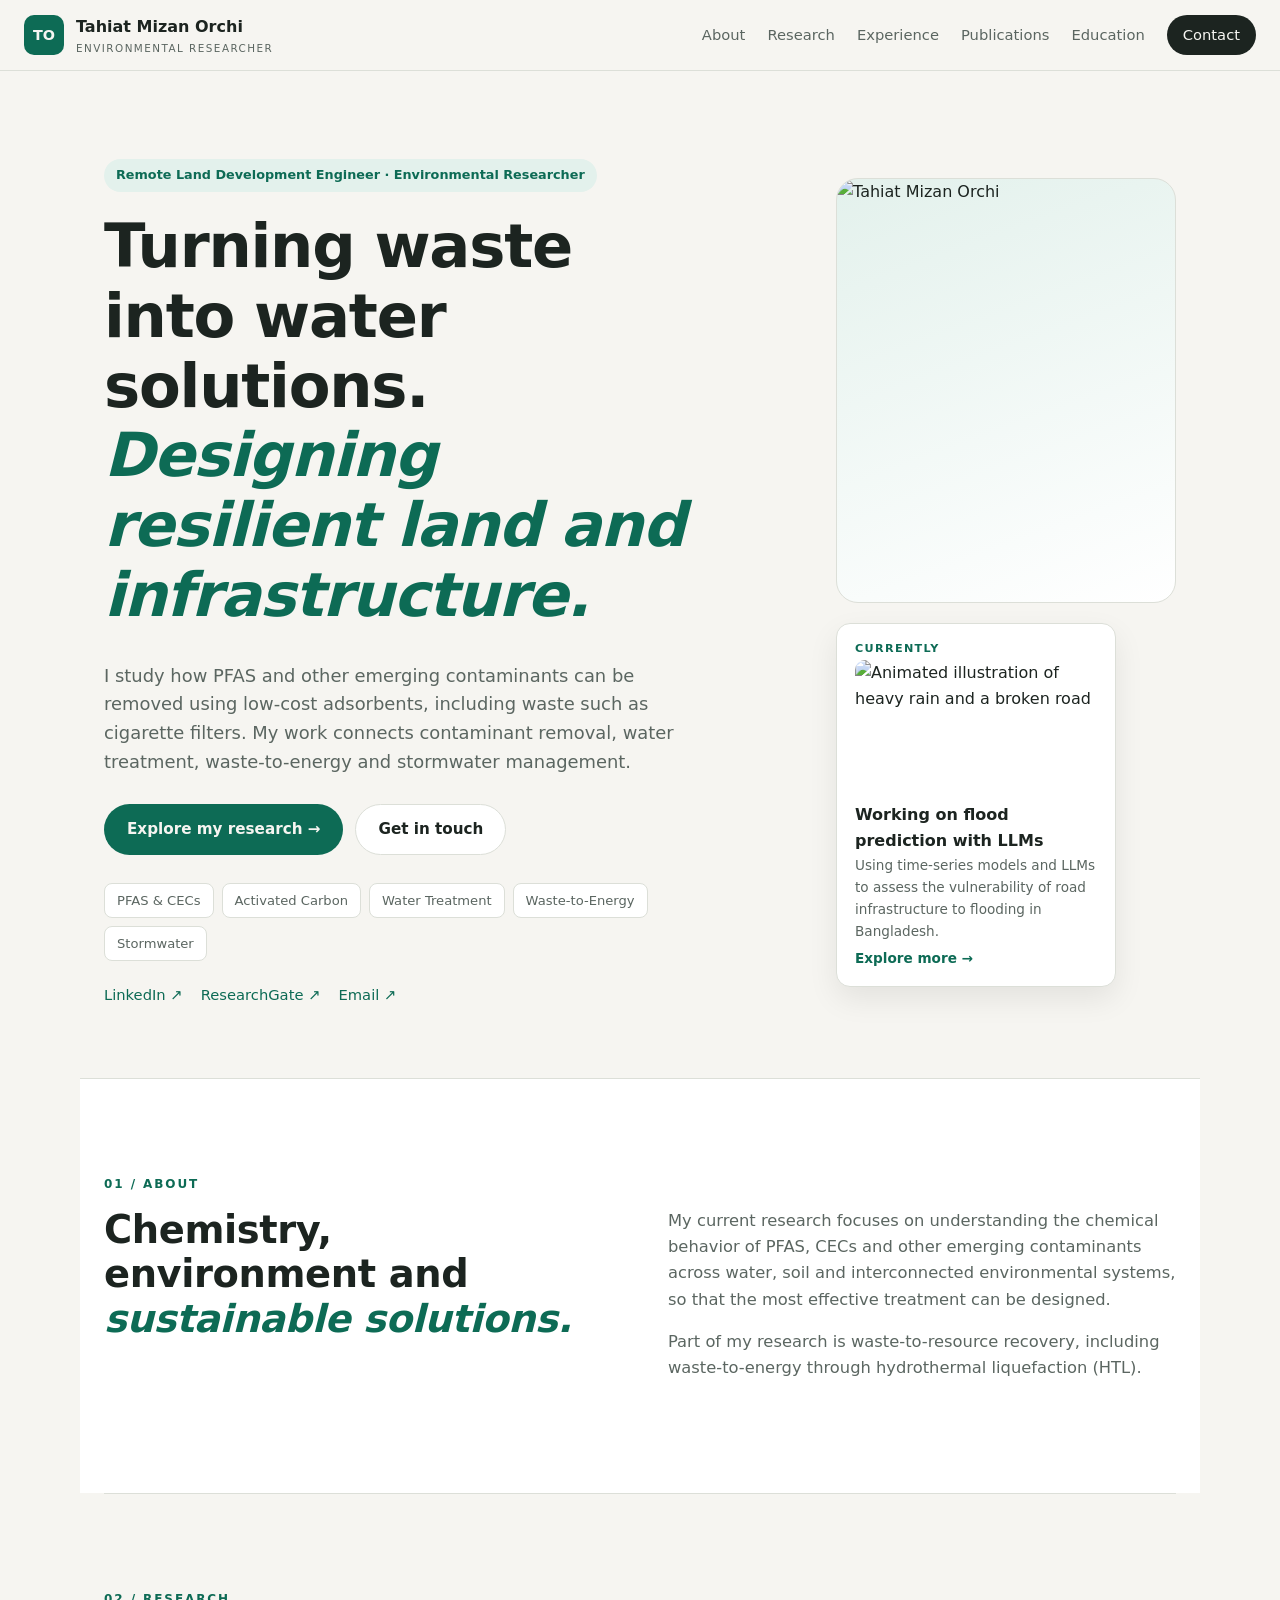
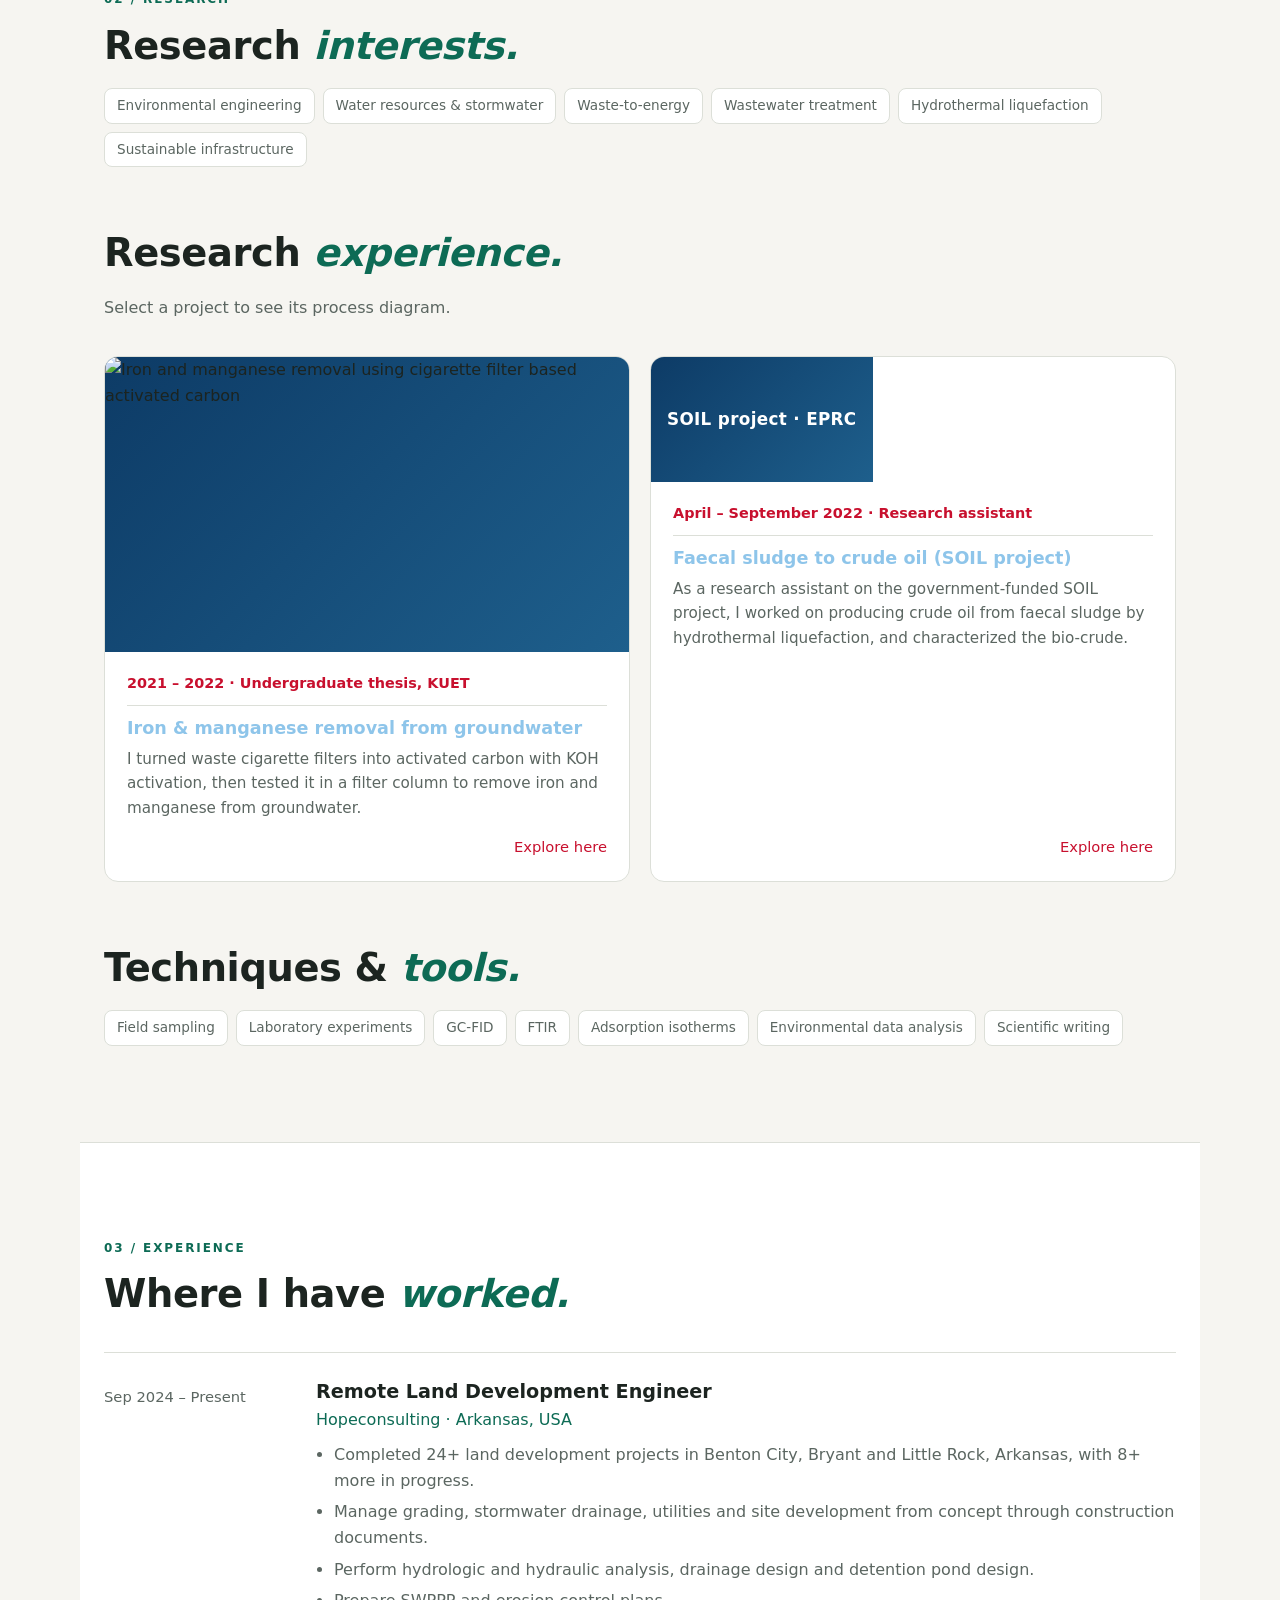
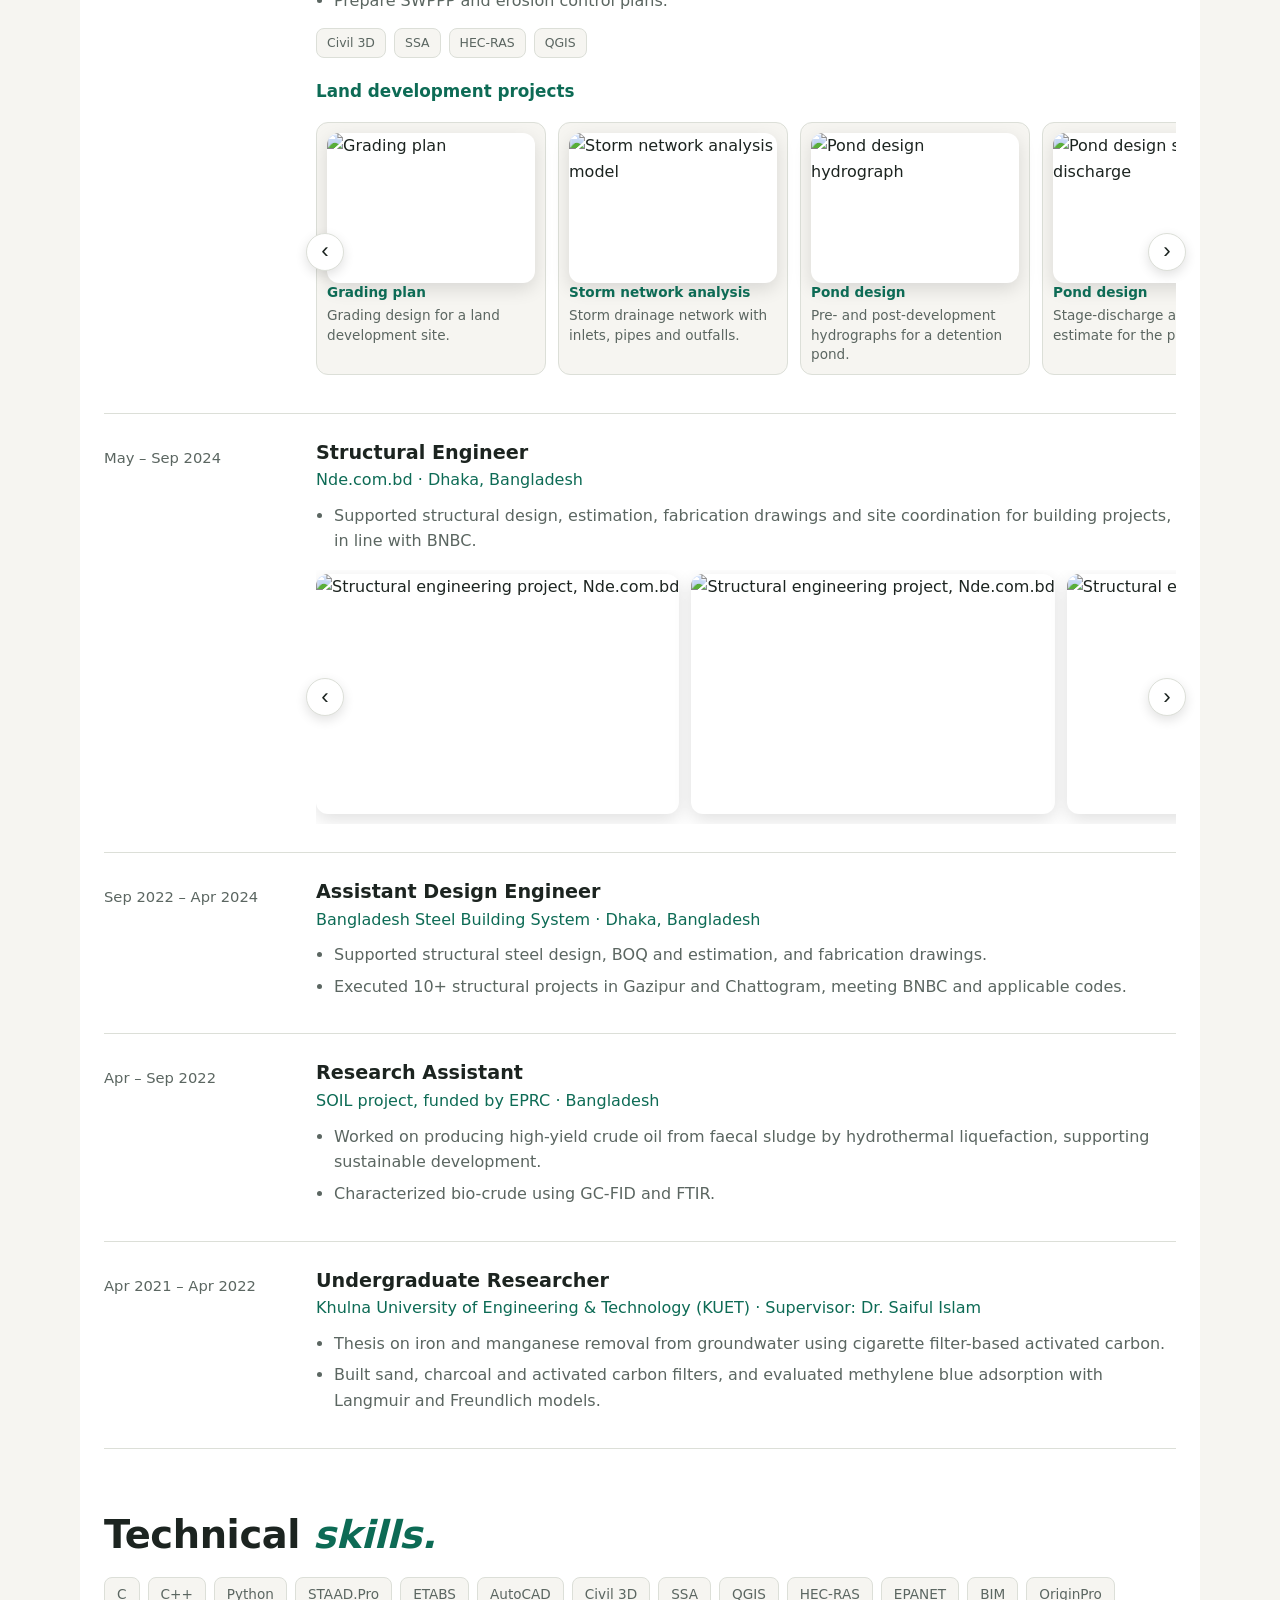
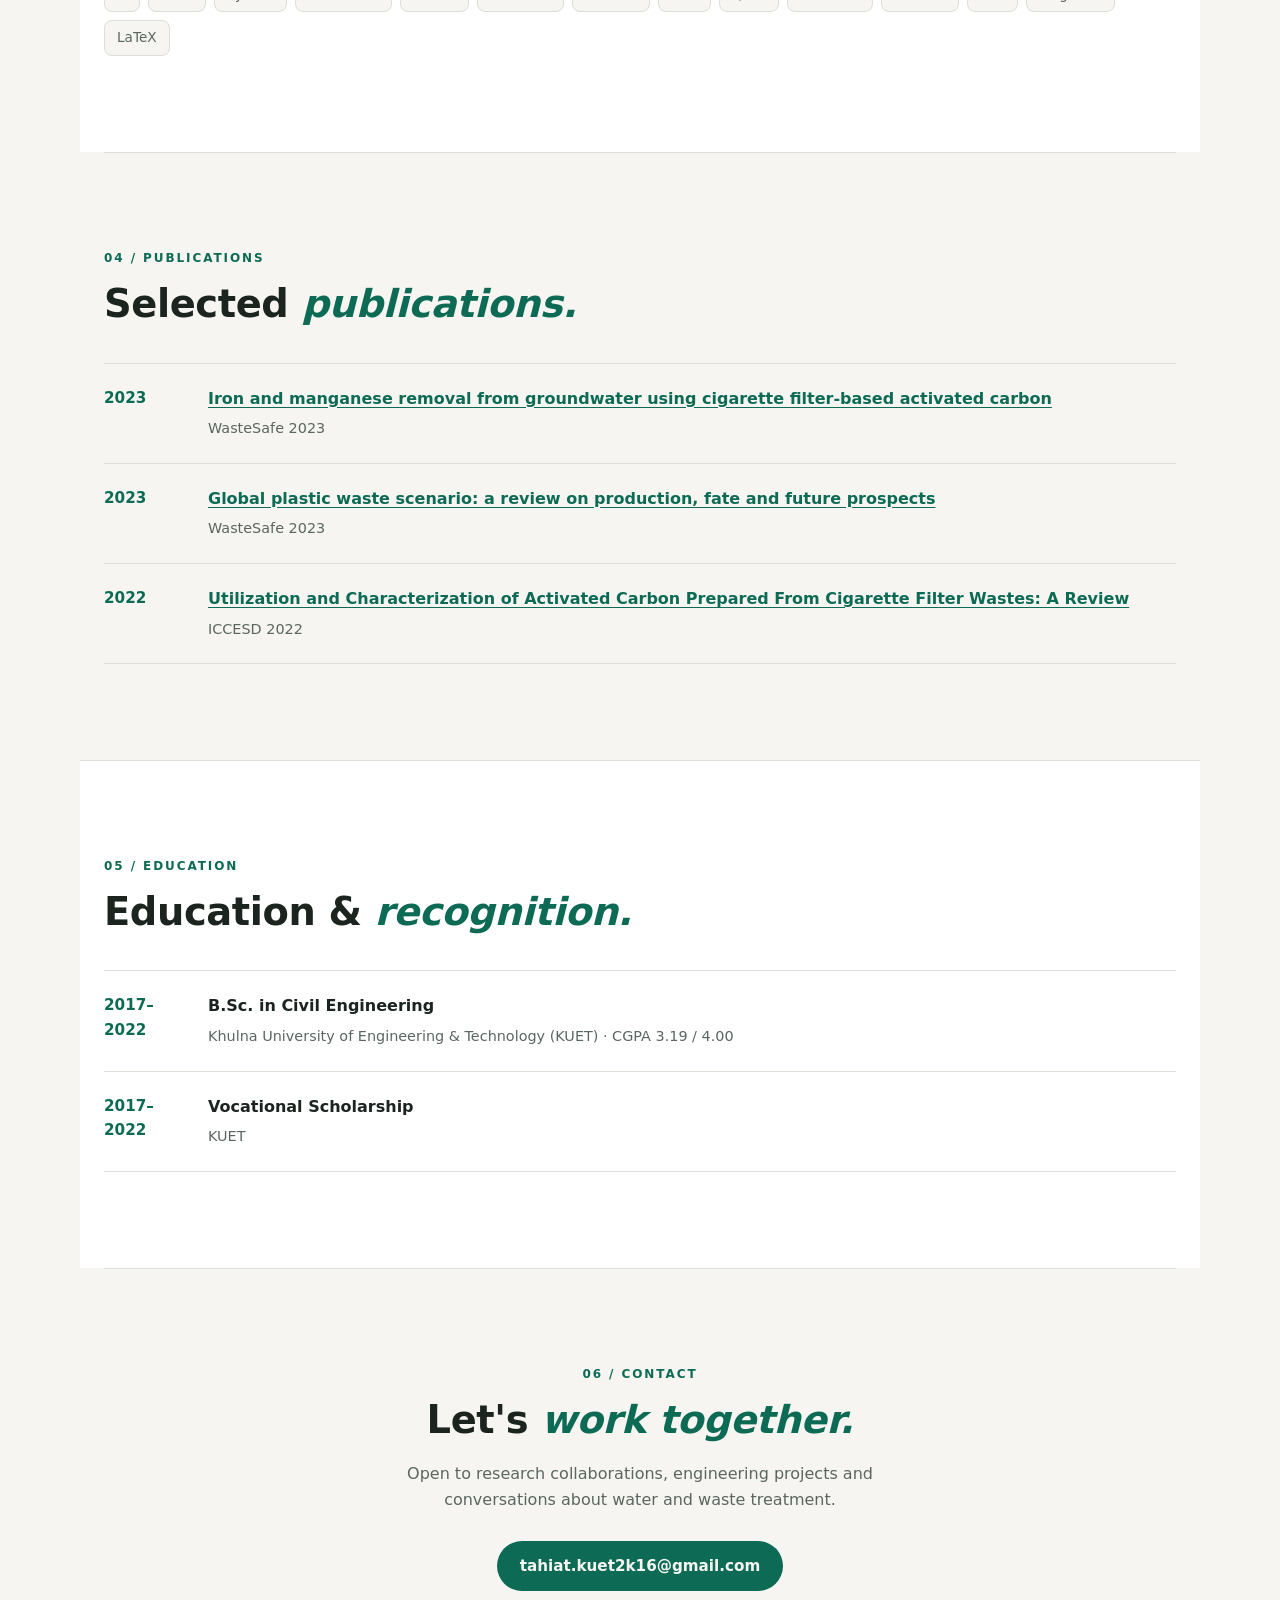
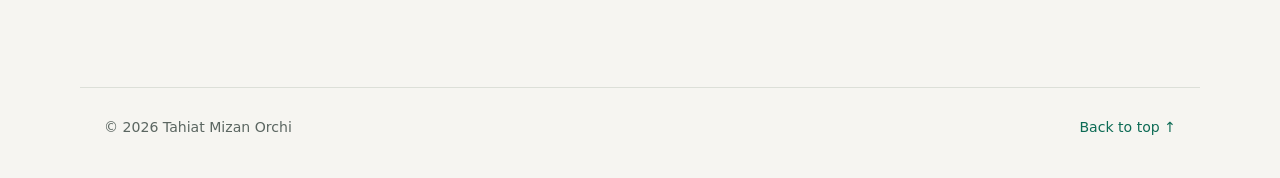
==== index.html @ 5242687e "Add files via upload" ====
<!doctype html>
<html lang="en">
<head>
<meta charset="utf-8">
<meta name="viewport" content="width=device-width,initial-scale=1">
<title>Tahiat Mizan Orchi | Portfolio</title>
<meta name="description" content="Portfolio of Tahiat Mizan Orchi: environmental research on waste-derived adsorbents and faecal sludge to crude oil, plus land development engineering.">
<meta name="theme-color" content="#0d6b55">
<link rel="stylesheet" href="style.css">
</head>
<body>

<header class="nav">
  <a class="brand" href="#home">
    <span class="mark">TO</span>
    <div>Tahiat Mizan Orchi<small>ENVIRONMENTAL RESEARCHER</small></div>
  </a>
  <button class="menu" aria-label="Open navigation" aria-expanded="false">☰</button>
  <nav>
    <a href="#about">About</a>
    <a href="#research">Research</a>
    <a href="#experience">Experience</a>
    <a href="#publications">Publications</a>
    <a href="#education">Education</a>
    <a href="#contact" class="nav-cta">Contact</a>
  </nav>
</header>

<main id="home">

  <!-- HERO -->
  <section class="hero">
    <div class="hero-copy">
      <div class="eyebrow">Remote Land Development Engineer · Environmental Researcher</div>
      <h1>Turning waste into water solutions.<br><em>Designing resilient land and infrastructure.</em></h1>
      <p class="lead">
        I study how PFAS and other emerging contaminants can be removed using low-cost adsorbents, including
        waste such as cigarette filters. My work connects contaminant removal, water treatment, waste-to-energy
        and stormwater management.
      </p>
      <div class="actions">
        <a class="btn primary" href="#research">Explore my research →</a>
        <a class="btn secondary" href="#contact">Get in touch</a>
      </div>
      <div class="topics">
        <span>PFAS &amp; CECs</span><span>Activated Carbon</span><span>Water Treatment</span><span>Waste-to-Energy</span><span>Stormwater</span>
      </div>
      <div class="profile-links">
        <a href="https://linkedin.com/in/tahiatmizan" target="_blank" rel="noopener">LinkedIn ↗</a>
        <a href="https://researchgate.net/profile/Tahiat-Mizan" target="_blank" rel="noopener">ResearchGate ↗</a>
        <a href="https://mail.google.com/mail/?view=cm&amp;to=tahiat.kuet2k16@gmail.com" target="_blank" rel="noopener">Email ↗</a>
      </div>
    </div>

    <div class="photo-hero">
      <div class="portrait-frame">
        <!-- Add a photo: save it as images/portrait.jpg and replace the placeholder below with <img src="images/portrait.jpg" alt="Tahiat Mizan Orchi"> -->
        <img src="images/profile.webp" alt="Tahiat Mizan Orchi" loading="eager">
        <!-- ... -->
        <div class="portrait-placeholder" hidden>Your photo</div>
      </div>
      <div class="status-card">
        <b>Currently</b>
        <img class="status-photo" src="images/flood-scene.svg" alt="Animated illustration of heavy rain and a broken road" loading="lazy">
        <strong>Working on flood prediction with LLMs</strong>
        <span>Using time-series models and LLMs to assess the vulnerability of road infrastructure to flooding in Bangladesh.</span>
        <a class="status-link" href="flood-prediction.html">Explore more →</a>
      </div>
    </div>
  </section>

  <!-- ABOUT -->
  <section id="about" class="section white">
    <div class="section-label">01 / ABOUT</div>
    <div class="about-grid">
      <div>
        <h2>Chemistry, environment and <em>sustainable solutions.</em></h2>
      </div>
      <div class="body-copy">
        <p>
          My current research focuses on understanding the chemical behavior of PFAS, CECs and other emerging
          contaminants across water, soil and interconnected environmental systems, so that the most effective
          treatment can be designed.
        </p>
        <p>
          Part of my research is waste-to-resource recovery, including waste-to-energy through hydrothermal
          liquefaction (HTL).
        </p>
      </div>
    </div>
  </section>

  <!-- RESEARCH -->
  <section id="research" class="section">
    <div class="section-label">02 / RESEARCH</div>
    <h2>Research <em>interests.</em></h2>
    <div class="tag-row">
      <span>Environmental engineering</span>
      <span>Water resources &amp; stormwater</span>
      <span>Waste-to-energy</span>
      <span>Wastewater treatment</span>
      <span>Hydrothermal liquefaction</span>
      <span>Sustainable infrastructure</span>
    </div>

    <h2 class="sub-heading">Research <em>experience.</em></h2>
    <p class="muted">Select a project to see its process diagram.</p>
    <div class="card-grid">
      <button class="card research-card" data-dialog="dlg-gw">
        <div class="card-banner">
          <img src="images/waste-safe-banner.png" alt="Iron and manganese removal using cigarette filter based activated carbon" loading="lazy">
        </div>
        <div class="card-body">
          <div class="card-date">2021 – 2022 · Undergraduate thesis, KUET</div>
          <h3>Iron &amp; manganese removal from groundwater</h3>
          <p>I turned waste cigarette filters into activated carbon with KOH activation, then tested it in a filter column to remove iron and manganese from groundwater.</p>
          <span class="card-link">Explore here</span>
        </div>
      </button>
      <button class="card research-card" data-dialog="dlg-htl">
        <div class="card-banner card-banner-text">
          <span>SOIL project · EPRC</span>
        </div>
        <div class="card-body">
          <div class="card-date">April – September 2022 · Research assistant</div>
          <h3>Faecal sludge to crude oil (SOIL project)</h3>
          <p>As a research assistant on the government-funded SOIL project, I worked on producing crude oil from faecal sludge by hydrothermal liquefaction, and characterized the bio-crude.</p>
          <span class="card-link">Explore here</span>
        </div>
      </button>
    </div>

    <!-- Dialog: iron and manganese -->
    <dialog id="dlg-gw" class="chart-dialog">
      <div class="dialog-head">
        <h3>Iron &amp; manganese removal</h3>
        <button class="dialog-close" aria-label="Close">×</button>
      </div>
      <div class="step-grid">
      <div class="step">
        <p class="step-text">Cigarette butts are collected, washed, unwrapped and oven-dried, then carbonized in a muffle furnace at 500°C for 4 hours to make charcoal. The charcoal is then impregnated with KOH (carbonaceous material to KOH ratios of 1:1.5, 1:2 and 1:2.5) to produce activated carbon.</p>
        <img class="figure-img" src="images/fig-1-activated-carbon.png" alt="Process for making activated carbon from cigarette butts" loading="lazy">
      </div>
      <div class="step">
        <p class="step-text">An overview of the laboratory work, from the filter columns to the water quality tests.</p>
        <div class="collage">
          <figure>
            <img src="images/fig-2-filter-model.png" alt="Three laboratory filter columns: sand, charcoal and activated carbon" loading="lazy">
            <figcaption><strong>Three filters:</strong> sand, charcoal, and activated carbon from cigarette filters (charcoal 5 cm, activated carbon 5 cm, Sylhet sand 2.5 cm, Kustia sand 2.5 cm).</figcaption>
          </figure>
          <figure>
            <img src="images/fig-3-water-sources.png" alt="Iron water and tap water samples" loading="lazy">
            <figcaption><strong>Contaminated water:</strong> iron water and tap water samples.</figcaption>
          </figure>
          <figure>
            <img src="images/fig-4-methylene-blue.png" alt="Methylene blue adsorption process" loading="lazy">
            <figcaption><strong>Methylene blue adsorption:</strong> Langmuir and Freundlich isotherms, using CFAC-2 and CFAC-2.5.</figcaption>
          </figure>
          <figure class="wide">
            <img src="images/fig-5-lab-tests.png" alt="Laboratory water quality tests" loading="lazy">
            <figcaption><strong>Laboratory tests:</strong> colour, turbidity, TDS, chloride, iron, manganese and hardness.</figcaption>
          </figure>
        </div>
      </div>
      <div class="step wide">
        <p class="step-text">Removal efficiency (%) of each filter medium. The activated carbon filter made from cigarette filters removed 99% of iron and 97% of chloride, and performed best on most parameters.</p>
        <div class="table-wrap">
          <table class="eff-table">
            <thead>
              <tr><th>Filter media</th><th>Color</th><th>Turbidity</th><th>TDS</th><th>Chloride</th><th>Iron</th><th>Manganese</th><th>Hardness</th></tr>
            </thead>
            <tbody>
              <tr><td>Sand filter</td><td>47.3</td><td>1.66</td><td>11</td><td>0.39</td><td>95</td><td>0</td><td>4</td></tr>
              <tr><td>Charcoal filter</td><td>76</td><td>71</td><td>50</td><td>84</td><td>96</td><td>25</td><td>2.63</td></tr>
              <tr class="best"><td>Activated carbon filter</td><td>94</td><td>77</td><td>61.3</td><td>97</td><td>99</td><td>33</td><td>36</td></tr>
            </tbody>
          </table>
        </div>
      </div>
      </div>
      <div class="carousel-nav">
        <button type="button" class="car-prev" aria-label="Previous step">‹</button>
        <span class="car-count"></span>
        <button type="button" class="car-next" aria-label="Next step">›</button>
      </div>
    </dialog>

    <!-- Dialog: HTL -->
    <dialog id="dlg-htl" class="chart-dialog">
      <div class="dialog-head">
        <h3>Faecal sludge to crude oil</h3>
        <button class="dialog-close" aria-label="Close">×</button>
      </div>
      <img class="figure-img" src="images/graphical-abstract.png" alt="Graphical abstract of co-HTL: from wastewater and faecal sludge to crude oil" loading="lazy">
      <p class="chart-note"><a href="images/graphical-abstract.png" target="_blank" rel="noopener">Open full image ↗</a></p>
      <ol class="flow">
        <li>Faecal sludge and wastewater (organic matter)</li>
        <li>Microalgae cultivation, using nutrients from digestate</li>
        <li>Microalgae harvesting</li>
        <li>Anaerobic digestion, producing biogas and digestate</li>
        <li>HTL and co-HTL in the HTL reactor</li>
        <li>Product separation</li>
        <li class="flow-end">Analysis: elemental analysis, FTIR, GC-FID</li>
      </ol>
    </dialog>

    <h2 class="sub-heading">Techniques &amp; <em>tools.</em></h2>
    <div class="tag-row">
      <span>Field sampling</span>
      <span>Laboratory experiments</span>
      <span>GC-FID</span>
      <span>FTIR</span>
      <span>Adsorption isotherms</span>
      <span>Environmental data analysis</span>
      <span>Scientific writing</span>
    </div>
  </section>

  <!-- EXPERIENCE -->
  <section id="experience" class="section white">
    <div class="section-label">03 / EXPERIENCE</div>
    <h2>Where I have <em>worked.</em></h2>
    <div class="timeline">
      <article class="entry">
        <div class="entry-date">Sep 2024 – Present</div>
        <div>
          <h3>Remote Land Development Engineer</h3>
          <p class="entry-org">Hopeconsulting · Arkansas, USA</p>
          <ul class="bullets">
            <li>Completed 24+ land development projects in Benton City, Bryant and Little Rock, Arkansas, with 8+ more in progress.</li>
            <li>Manage grading, stormwater drainage, utilities and site development from concept through construction documents.</li>
            <li>Perform hydrologic and hydraulic analysis, drainage design and detention pond design.</li>
            <li>Prepare SWPPP and erosion control plans.</li>
          </ul>
          <div class="tag-row small">
            <span>Civil 3D</span><span>SSA</span><span>HEC-RAS</span><span>QGIS</span>
          </div>
          <h4 class="step-title" style="margin-top:22px">Land development projects</h4>
          <div class="project-carousel">
          <button type="button" class="pg-btn pg-prev" aria-label="Previous projects">‹</button>
          <div class="project-gallery">
            <figure class="land-card">
              <img src="images/land-grading.png" alt="Grading plan" loading="lazy">
              <figcaption><strong>Grading plan</strong>Grading design for a land development site.</figcaption>
            </figure>
            <figure class="land-card">
              <img src="images/land-storm-network.png" alt="Storm network analysis model" loading="lazy">
              <figcaption><strong>Storm network analysis</strong>Storm drainage network with inlets, pipes and outfalls.</figcaption>
            </figure>
            <figure class="land-card">
              <img src="images/land-pond-hydrograph.png" alt="Pond design hydrograph" loading="lazy">
              <figcaption><strong>Pond design</strong>Pre- and post-development hydrographs for a detention pond.</figcaption>
            </figure>
            <figure class="land-card">
              <img src="images/land-pond-stage.png" alt="Pond design stage discharge" loading="lazy">
              <figcaption><strong>Pond design</strong>Stage-discharge and storage estimate for the pond.</figcaption>
            </figure>
            <figure class="land-card">
              <img src="images/land-drainage-plan.png?v=2" alt="Drainage plan" loading="lazy">
              <figcaption><strong>Drainage plan</strong>Storm drainage layout with pipe and inlet information.</figcaption>
            </figure>
            <figure class="land-card">
              <img src="images/land-sewer-plan.png?v=2" alt="Sewer plan" loading="lazy">
              <figcaption><strong>Sewer plan</strong>Sanitary sewer layout for the site.</figcaption>
            </figure>
            <figure class="land-card">
              <img src="images/land-water-plan.png?v=2" alt="Water plan" loading="lazy">
              <figcaption><strong>Water plan</strong>Water distribution layout for the site.</figcaption>
            </figure>
            <figure class="land-card">
              <img src="images/land-site-plan.png" alt="Commercial site plan" loading="lazy">
              <figcaption><strong>Commercial site plan</strong>Site layout for a commercial development.</figcaption>
            </figure>
          </div>
          <button type="button" class="pg-btn pg-next" aria-label="Next projects">›</button>
          </div>
        </div>
      </article>
      <article class="entry">
        <div class="entry-date">May – Sep 2024</div>
        <div>
          <h3>Structural Engineer</h3>
          <p class="entry-org">Nde.com.bd · Dhaka, Bangladesh</p>
          <ul class="bullets">
            <li>Supported structural design, estimation, fabrication drawings and site coordination for building projects, in line with BNBC.</li>
          </ul>
          <div class="project-carousel">
          <button type="button" class="pg-btn pg-prev" aria-label="Previous photos">‹</button>
          <div class="project-gallery">
            <img src="images/structural-1.jpg" alt="Structural engineering project, Nde.com.bd" loading="lazy">
            <img src="images/structural-2.jpg" alt="Structural engineering project, Nde.com.bd" loading="lazy">
            <img src="images/structural-3.jpg" alt="Structural engineering project, Nde.com.bd" loading="lazy">
            <img src="images/structural-4.jpg" alt="Structural engineering project, Nde.com.bd" loading="lazy">
          </div>
          <button type="button" class="pg-btn pg-next" aria-label="Next photos">›</button>
          </div>
        </div>
      </article>
      <article class="entry">
        <div class="entry-date">Sep 2022 – Apr 2024</div>
        <div>
          <h3>Assistant Design Engineer</h3>
          <p class="entry-org">Bangladesh Steel Building System · Dhaka, Bangladesh</p>
          <ul class="bullets">
            <li>Supported structural steel design, BOQ and estimation, and fabrication drawings.</li>
            <li>Executed 10+ structural projects in Gazipur and Chattogram, meeting BNBC and applicable codes.</li>
          </ul>
        </div>
      </article>
      <article class="entry">
        <div class="entry-date">Apr – Sep 2022</div>
        <div>
          <h3>Research Assistant</h3>
          <p class="entry-org">SOIL project, funded by EPRC · Bangladesh</p>
          <ul class="bullets">
            <li>Worked on producing high-yield crude oil from faecal sludge by hydrothermal liquefaction, supporting sustainable development.</li>
            <li>Characterized bio-crude using GC-FID and FTIR.</li>
          </ul>
        </div>
      </article>
      <article class="entry">
        <div class="entry-date">Apr 2021 – Apr 2022</div>
        <div>
          <h3>Undergraduate Researcher</h3>
          <p class="entry-org">Khulna University of Engineering &amp; Technology (KUET) · Supervisor: Dr. Saiful Islam</p>
          <ul class="bullets">
            <li>Thesis on iron and manganese removal from groundwater using cigarette filter-based activated carbon.</li>
            <li>Built sand, charcoal and activated carbon filters, and evaluated methylene blue adsorption with Langmuir and Freundlich models.</li>
          </ul>
        </div>
      </article>
    </div>

    <h2 class="sub-heading">Technical <em>skills.</em></h2>
    <div class="tag-row">
      <span>C</span><span>C++</span><span>Python</span><span>STAAD.Pro</span><span>ETABS</span><span>AutoCAD</span><span>Civil 3D</span><span>SSA</span><span>QGIS</span><span>HEC-RAS</span><span>EPANET</span><span>BIM</span><span>OriginPro</span><span>LaTeX</span>
    </div>
  </section>

  <!-- PUBLICATIONS -->
  <section id="publications" class="section">
    <div class="section-label">04 / PUBLICATIONS</div>
    <h2>Selected <em>publications.</em></h2>
    <ol class="pub-list">
      <li>
        <span class="pub-year">2023</span>
        <div>
          <a class="pub-link" href="https://www.researchgate.net/publication/374265475_Iron_and_Manganese_removal_from_groundwater_using_cigarette_filter-based_activated_carbon" target="_blank" rel="noopener"><strong>Iron and manganese removal from groundwater using cigarette filter-based activated carbon</strong></a>
          <span class="pub-meta">WasteSafe 2023</span>
        </div>
      </li>
      <li>
        <span class="pub-year">2023</span>
        <div>
          <a class="pub-link" href="https://www.researchgate.net/publication/374264903_Global_plastic_waste_scenario_a_review_on_production_fate_and_future_prospects" target="_blank" rel="noopener"><strong>Global plastic waste scenario: a review on production, fate and future prospects</strong></a>
          <span class="pub-meta">WasteSafe 2023</span>
        </div>
      </li>
      <li>
        <span class="pub-year">2022</span>
        <div>
          <a class="pub-link" href="https://www.researchgate.net/publication/377721904_UTILIZATION_AND_CHARACTERIZATION_OF_ACTIVATED_CARBON_PREPARED_FROM_CIGARETTE_FILTER_WASTES_A_REVIEW" target="_blank" rel="noopener"><strong>Utilization and Characterization of Activated Carbon Prepared From Cigarette Filter Wastes: A Review</strong></a>
          <span class="pub-meta">ICCESD 2022</span>
        </div>
      </li>
    </ol>
  </section>

  <!-- EDUCATION -->
  <section id="education" class="section white">
    <div class="section-label">05 / EDUCATION</div>
    <h2>Education &amp; <em>recognition.</em></h2>
    <ol class="pub-list">
      <li>
        <span class="pub-year">2017–2022</span>
        <div>
          <strong>B.Sc. in Civil Engineering</strong>
          <span class="pub-meta">Khulna University of Engineering &amp; Technology (KUET) · CGPA 3.19 / 4.00</span>
        </div>
      </li>
      <li>
        <span class="pub-year">2017–2022</span>
        <div>
          <strong>Vocational Scholarship</strong>
          <span class="pub-meta">KUET</span>
        </div>
      </li>
    </ol>
  </section>

  <!-- CONTACT -->
  <section id="contact" class="section contact">
    <div class="section-label">06 / CONTACT</div>
    <h2>Let's <em>work together.</em></h2>
    <p class="contact-lead">Open to research collaborations, engineering projects and conversations about water and waste treatment.</p>
    <a class="btn primary" href="https://mail.google.com/mail/?view=cm&amp;to=tahiat.kuet2k16@gmail.com" target="_blank" rel="noopener">tahiat.kuet2k16@gmail.com</a>
  </section>

</main>

<footer class="footer">
  <span>© <span id="year"></span> Tahiat Mizan Orchi</span>
  <a href="#home">Back to top ↑</a>
</footer>

<script>
  document.getElementById("year").textContent = new Date().getFullYear();

  // Mobile menu toggle
  const menuBtn = document.querySelector(".menu");
  const nav = document.querySelector(".nav nav");
  menuBtn.addEventListener("click", () => {
    const open = nav.classList.toggle("open");
    menuBtn.setAttribute("aria-expanded", String(open));
  });
  nav.querySelectorAll("a").forEach(a => a.addEventListener("click", () => {
    nav.classList.remove("open");
    menuBtn.setAttribute("aria-expanded", "false");
  }));

  // Step-by-step viewer for the iron and manganese research
  (() => {
    const dlg = document.getElementById("dlg-gw");
    const grid = dlg.querySelector(".step-grid");
    const steps = [...grid.querySelectorAll(":scope > .step")];
    const count = dlg.querySelector(".car-count");
    let current = 0;
    const show = i => {
      current = (i + steps.length) % steps.length;
      steps.forEach((s, k) => s.classList.toggle("is-active", k === current));
      count.textContent = `${current + 1} / ${steps.length}`;
      dlg.querySelector(".step-grid").scrollTop = 0;
    };
    dlg.querySelector(".car-prev").addEventListener("click", () => show(current - 1));
    dlg.querySelector(".car-next").addEventListener("click", () => show(current + 1));
    document.querySelector('[data-dialog="dlg-gw"]').addEventListener("click", () => show(0));
    show(0);
  })();

  // Structural photos: one row with side arrows and automatic sliding
  (() => {
    document.querySelectorAll(".project-carousel").forEach(wrap => {
    const track = wrap.querySelector(".project-gallery");
    const step = () => {
      const first = track.querySelector("img");
      return first.getBoundingClientRect().width + 12;
    };
    const go = dir => {
      const atEnd = track.scrollLeft + track.clientWidth >= track.scrollWidth - 4;
      if (dir > 0 && atEnd) track.scrollTo({ left: 0, behavior: "smooth" });
      else track.scrollBy({ left: dir * step(), behavior: "smooth" });
    };
    wrap.querySelector(".pg-prev").addEventListener("click", () => go(-1));
    wrap.querySelector(".pg-next").addEventListener("click", () => go(1));
    let paused = false;
    wrap.addEventListener("mouseenter", () => paused = true);
    wrap.addEventListener("mouseleave", () => paused = false);
    setInterval(() => { if (!paused) go(1); }, 3500);
    });
  })();

  // Click a project photo to view it, then step through with the arrows
  const photos = [...document.querySelectorAll(".project-gallery img")];
  const lightbox = document.createElement("dialog");
  lightbox.className = "photo-lightbox";
  lightbox.innerHTML = '<img alt=""><button type="button" class="lb-close" aria-label="Close">×</button><button type="button" class="lb-prev" aria-label="Previous photo">‹</button><button type="button" class="lb-next" aria-label="Next photo">›</button><span class="lb-count"></span>';
  document.body.appendChild(lightbox);
  let photoIndex = 0;
  const showPhoto = i => {
    photoIndex = (i + photos.length) % photos.length;
    const big = lightbox.querySelector("img");
    big.src = photos[photoIndex].src;
    big.alt = photos[photoIndex].alt;
    lightbox.querySelector(".lb-count").textContent = `${photoIndex + 1} / ${photos.length}`;
  };
  lightbox.querySelector(".lb-close").addEventListener("click", () => lightbox.close());
  lightbox.querySelector(".lb-prev").addEventListener("click", () => showPhoto(photoIndex - 1));
  lightbox.querySelector(".lb-next").addEventListener("click", () => showPhoto(photoIndex + 1));
  lightbox.addEventListener("click", e => { if (e.target === lightbox) lightbox.close(); });
  photos.forEach((img, i) => img.addEventListener("click", () => { showPhoto(i); lightbox.showModal(); }));

  // Research diagram dialogs
  document.querySelectorAll("[data-dialog]").forEach(btn => {
    btn.addEventListener("click", () => document.getElementById(btn.dataset.dialog).showModal());
  });
  document.querySelectorAll(".chart-dialog").forEach(dlg => {
    dlg.querySelector(".dialog-close").addEventListener("click", () => dlg.close());
    dlg.addEventListener("click", e => { if (e.target === dlg) dlg.close(); });
  });
</script>
</body>
</html>
---- style.css ----
/* ---------- Design tokens ---------- */
:root {
  --bg: #f6f5f1;
  --surface: #ffffff;
  --text: #1c2420;
  --muted: #5b6661;
  --line: #dcdfd8;
  --accent: #0d6b55;
  --accent-soft: #e3f1ec;
  --radius: 14px;
  --max: 1120px;
}

@media (prefers-color-scheme: dark) {
  :root:not([data-theme="light"]) {
    --bg: #0f1412;
    --surface: #161d1a;
    --text: #e8ece9;
    --muted: #9aa6a0;
    --line: #2a3430;
    --accent: #5fd0b0;
    --accent-soft: #15302a;
  }
}
:root[data-theme="dark"] {
  --bg: #0f1412;
  --surface: #161d1a;
  --text: #e8ece9;
  --muted: #9aa6a0;
  --line: #2a3430;
  --accent: #5fd0b0;
  --accent-soft: #15302a;
}

/* ---------- Base ---------- */
* { box-sizing: border-box; }
html { scroll-behavior: smooth; scroll-padding-top: 80px; }
body {
  margin: 0;
  background: var(--bg);
  color: var(--text);
  font-family: "Inter", system-ui, -apple-system, "Segoe UI", Roboto, sans-serif;
  line-height: 1.6;
}
a { color: inherit; }
img { max-width: 100%; display: block; }
h1, h2, h3 { line-height: 1.15; margin: 0 0 .5em; }
h1 { font-size: clamp(2.2rem, 5vw, 3.8rem); letter-spacing: -0.02em; }
h2 { font-size: clamp(1.7rem, 3.5vw, 2.4rem); letter-spacing: -0.01em; }
h3 { font-size: 1.2rem; }
em { font-style: italic; color: var(--accent); }
p { margin: 0 0 1em; }

/* ---------- Nav ---------- */
.nav {
  position: sticky; top: 0; z-index: 10;
  display: flex; align-items: center; justify-content: space-between;
  gap: 16px; padding: 14px 24px;
  background: color-mix(in srgb, var(--bg) 88%, transparent);
  backdrop-filter: blur(10px);
  border-bottom: 1px solid var(--line);
}
.brand { display: flex; align-items: center; gap: 12px; text-decoration: none; font-weight: 600; }
.brand small { display: block; font-size: .65rem; letter-spacing: .14em; color: var(--muted); font-weight: 500; }
.mark {
  display: grid; place-items: center;
  width: 40px; height: 40px; border-radius: 10px;
  background: var(--accent); color: var(--bg); font-weight: 700; font-size: .9rem;
}
.nav nav { display: flex; align-items: center; gap: 22px; }
.nav nav a { text-decoration: none; font-size: .92rem; color: var(--muted); }
.nav nav a:hover { color: var(--text); }
.nav-cta {
  color: var(--bg) !important; background: var(--text);
  padding: 8px 16px; border-radius: 999px;
}
.menu {
  display: none; background: none; border: 1px solid var(--line);
  color: var(--text); border-radius: 8px; padding: 6px 12px; font-size: 1.1rem; cursor: pointer;
}

/* ---------- Layout ---------- */
main { max-width: var(--max); margin: 0 auto; padding: 0 24px; }
.section { padding: 96px 0; border-top: 1px solid var(--line); }
.section.white { background: var(--surface); margin: 0 -24px; padding-left: 24px; padding-right: 24px; }
.section-label { font-size: .75rem; letter-spacing: .16em; color: var(--accent); font-weight: 600; margin-bottom: 14px; }

/* ---------- Hero ---------- */
.hero {
  display: grid; grid-template-columns: 1.15fr .85fr; gap: 56px; align-items: center;
  padding: 88px 0 72px;
}
.eyebrow {
  display: inline-block; font-size: .8rem; font-weight: 600; color: var(--accent);
  background: var(--accent-soft); padding: 6px 12px; border-radius: 999px; margin-bottom: 20px;
}
.lead { font-size: 1.12rem; color: var(--muted); max-width: 58ch; }
.actions { display: flex; flex-wrap: wrap; gap: 12px; margin: 28px 0; }
.btn {
  display: inline-block; padding: 12px 22px; border-radius: 999px;
  text-decoration: none; font-weight: 600; font-size: .95rem; border: 1px solid transparent;
  transition: transform .15s ease, background .15s ease;
}
.btn:hover { transform: translateY(-1px); }
.btn.primary { background: var(--accent); color: var(--bg); }
.btn.secondary { border-color: var(--line); color: var(--text); background: var(--surface); }

.topics { display: flex; flex-wrap: wrap; gap: 8px; margin-bottom: 22px; }
.topics span {
  font-size: .82rem; padding: 6px 12px; border-radius: 8px;
  background: var(--surface); border: 1px solid var(--line); color: var(--muted);
}
.profile-links { display: flex; flex-wrap: wrap; gap: 18px; font-size: .92rem; }
.profile-links a { color: var(--accent); text-decoration: none; font-weight: 500; }
.profile-links a:hover { text-decoration: underline; }

.photo-hero { position: relative; max-width: 340px; width: 100%; justify-self: end; }
.portrait-frame {
  aspect-ratio: 4 / 5; border-radius: 22px; overflow: hidden;
  background: linear-gradient(160deg, var(--accent-soft), var(--surface));
  border: 1px solid var(--line);
}
.portrait-frame img { width: 100%; height: 100%; object-fit: cover; }
.portrait-placeholder {
  height: 100%; display: grid; place-items: center;
  color: var(--muted); font-size: .95rem;
}
.status-card {
  position: static; margin-top: 20px; width: 100%;
  background: var(--surface); border: 1px solid var(--line); border-radius: var(--radius);
  padding: 16px 18px; max-width: 280px; box-shadow: 0 12px 30px rgba(0,0,0,.08);
  display: grid; gap: 2px;
}
.status-card b { font-size: .7rem; letter-spacing: .12em; text-transform: uppercase; color: var(--accent); }
.status-card span { font-size: .85rem; color: var(--muted); }
.status-photo { width: 100%; aspect-ratio: 16 / 9; object-fit: cover; border-radius: 10px; margin-bottom: 4px; }
.page-photo { margin: 0; }
.page-photo img { width: 100%; max-height: 460px; object-fit: cover; border-radius: 16px; display: block; border: 1px solid var(--line); }
.page-photo figcaption { font-size: .88rem; color: var(--muted); margin-top: 10px; }
.status-link { color: var(--accent); font-weight: 600; font-size: .85rem; text-decoration: none; margin-top: 4px; }
.status-link:hover { text-decoration: underline; }

/* ---------- About ---------- */
.about-grid { display: grid; grid-template-columns: 1fr 1fr; gap: 56px; }
.body-copy { color: var(--muted); font-size: 1.02rem; }

/* ---------- Experience ---------- */
.timeline { margin-top: 36px; display: grid; gap: 0; }
.entry {
  display: grid; grid-template-columns: 180px 1fr; gap: 32px;
  padding: 28px 0; border-top: 1px solid var(--line);
}
.entry:last-child { border-bottom: 1px solid var(--line); }
.entry-date { color: var(--muted); font-size: .92rem; padding-top: 4px; }
.entry-org { color: var(--accent); font-weight: 500; margin: -6px 0 10px; }
.entry p:last-child { color: var(--muted); margin: 0; }

/* ---------- Cards ---------- */
.card-grid { display: grid; grid-template-columns: repeat(auto-fit, minmax(260px, 1fr)); gap: 20px; margin-top: 36px; }
.card {
  background: var(--bg); border: 1px solid var(--line); border-radius: var(--radius);
  padding: 26px; display: flex; flex-direction: column;
  transition: transform .2s ease, box-shadow .2s ease;
}
.card:hover { transform: translateY(-3px); box-shadow: 0 16px 36px rgba(0,0,0,.08); }
.card-tag {
  align-self: flex-start; font-size: .72rem; letter-spacing: .08em; text-transform: uppercase;
  color: var(--accent); background: var(--accent-soft); padding: 4px 10px; border-radius: 6px; margin-bottom: 16px;
}
.card p { color: var(--muted); font-size: .95rem; flex-grow: 1; }
.card-link { color: var(--accent); font-weight: 600; text-decoration: none; font-size: .92rem; }

/* ---------- Publications ---------- */
.pub-list { list-style: none; padding: 0; margin: 36px 0 0; }
.pub-list li {
  display: grid; grid-template-columns: 80px 1fr; gap: 24px;
  padding: 22px 0; border-top: 1px solid var(--line);
}
.pub-list li:last-child { border-bottom: 1px solid var(--line); }
.pub-year { color: var(--accent); font-weight: 600; font-size: .95rem; }
.pub-list strong { display: block; margin-bottom: 4px; }
.pub-meta { color: var(--muted); font-size: .9rem; }
.pub-link { color: inherit; text-decoration: none; }
.pub-link strong { color: var(--accent); text-decoration: underline; text-underline-offset: 3px; }
.pub-link:hover strong { text-decoration-thickness: 2px; }

/* ---------- Contact ---------- */
.contact { text-align: center; }
.contact .section-label { display: block; }
.contact-lead { color: var(--muted); max-width: 48ch; margin: 0 auto 28px; }

/* ---------- Footer ---------- */
.footer {
  max-width: var(--max); margin: 0 auto; padding: 28px 24px 40px;
  display: flex; justify-content: space-between; flex-wrap: wrap; gap: 12px;
  color: var(--muted); font-size: .88rem; border-top: 1px solid var(--line);
}
.footer a { color: var(--accent); text-decoration: none; }

/* ---------- Responsive ---------- */
@media (max-width: 900px) {
  .hero { grid-template-columns: 1fr; gap: 48px; padding: 56px 0; }
  .photo-hero { max-width: 420px; }
  .status-card { left: 16px; }
  .about-grid { grid-template-columns: 1fr; gap: 24px; }
  .entry { grid-template-columns: 1fr; gap: 6px; }
}

@media (max-width: 720px) {
  .menu { display: block; }
  .nav nav {
    display: none; position: absolute; top: 100%; left: 0; right: 0;
    flex-direction: column; align-items: stretch; gap: 0;
    background: var(--surface); border-bottom: 1px solid var(--line); padding: 8px 16px 16px;
  }
  .nav nav.open { display: flex; }
  .nav nav a { padding: 12px 4px; border-bottom: 1px solid var(--line); }
  .nav-cta { margin-top: 12px; text-align: center; border-bottom: none !important; }
  .nav { position: sticky; }
  .section { padding: 64px 0; }
  .section.white { margin: 0 -16px; padding-left: 16px; padding-right: 16px; }
  main, .footer { padding-left: 16px; padding-right: 16px; }
  .status-card { position: static; max-width: none; margin-top: 12px; box-shadow: none; }
  .pub-list li { grid-template-columns: 1fr; gap: 4px; }
}

/* ---------- Tags, bullets, research cards, chart dialogs ---------- */
.sub-heading { margin-top: 64px; }
.muted { color: var(--muted); margin-bottom: 0; }
.tag-row { display: flex; flex-wrap: wrap; gap: 8px; margin-top: 20px; }
.tag-row span {
  font-size: .85rem; padding: 6px 12px; border-radius: 8px;
  background: var(--surface); border: 1px solid var(--line); color: var(--muted);
}
.section.white .tag-row span { background: var(--bg); }
.tag-row.small { margin-top: 14px; }
.tag-row.small span { font-size: .78rem; padding: 4px 10px; }
.land-projects { display: grid; grid-template-columns: repeat(auto-fill, minmax(190px, 1fr)); gap: 14px; }
.land-card { margin: 0; background: var(--bg); border: 1px solid var(--line); border-radius: 12px; padding: 10px; }
.land-card img { width: 100%; height: 150px; object-fit: contain; background: #fff; border-radius: 8px; display: block; }
.land-card figcaption, .land-text { font-size: .85rem; color: var(--muted); line-height: 1.4; }
.land-card figcaption strong, .land-text strong { display: block; color: var(--accent); font-weight: 600; margin-bottom: 4px; }
.land-text { display: flex; flex-direction: column; justify-content: center; min-height: 150px; }
.land-text span { display: block; }
.project-carousel { position: relative; margin-top: 16px; min-width: 0; width: 100%; }
.entry > div { min-width: 0; }
.project-gallery {
  display: flex; gap: 12px; overflow-x: auto; scroll-snap-type: x mandatory;
  scroll-behavior: smooth; scrollbar-width: none; padding: 4px 2px 10px;
}
.project-gallery::-webkit-scrollbar { display: none; }
.project-gallery img { flex: 0 0 auto; scroll-snap-align: start; }
.project-gallery .land-card { flex: 0 0 230px; scroll-snap-align: start; }
.project-gallery .land-card img { height: 150px; width: 100%; max-width: none; }
.pg-btn {
  position: absolute; top: 50%; transform: translateY(-50%); z-index: 2;
  width: 38px; height: 38px; border-radius: 50%; border: 1px solid var(--line);
  background: var(--surface); color: var(--text); font-size: 1.4rem; line-height: 1; cursor: pointer;
  box-shadow: 0 4px 12px rgba(0,0,0,.12);
}
.pg-btn:hover { border-color: var(--accent); color: var(--accent); }
.pg-prev { left: -10px; }
.pg-next { right: -10px; }
.project-gallery img {
  height: 240px; width: auto; max-width: 100%; object-fit: contain; background: #fff;
  border-radius: 12px; display: block;
  box-shadow: 0 6px 18px rgba(0,0,0,.12); cursor: zoom-in;
  transition: transform .25s ease, box-shadow .25s ease;
}
.project-gallery img:hover { transform: translateY(-3px) scale(1.02); box-shadow: 0 12px 28px rgba(0,0,0,.18); }
.photo-lightbox {
  border: none; padding: 0; background: transparent; max-width: 94vw; max-height: 94vh;
}
.photo-lightbox::backdrop { background: rgba(0,0,0,.8); }
.photo-lightbox img { max-width: 94vw; max-height: 90vh; border-radius: 10px; display: block; }
.photo-lightbox { position: relative; }
.photo-lightbox button {
  position: absolute; width: 42px; height: 42px; border-radius: 50%;
  border: none; background: rgba(0,0,0,.6); color: #fff; font-size: 1.5rem; line-height: 1; cursor: pointer;
}
.photo-lightbox button:hover { background: rgba(0,0,0,.85); }
.lb-close { top: 8px; right: 8px; font-size: 1.3rem !important; }
.lb-prev { left: 8px; top: 50%; transform: translateY(-50%); }
.lb-next { right: 8px; top: 50%; transform: translateY(-50%); }
.lb-count {
  position: absolute; bottom: 10px; left: 50%; transform: translateX(-50%);
  background: rgba(0,0,0,.6); color: #fff; font-size: .85rem; padding: 4px 12px; border-radius: 999px;
}
.bullets { color: var(--muted); padding-left: 18px; margin: 0 0 4px; }
.bullets li { margin-bottom: 6px; }

button.research-card {
  text-align: left; font: inherit; color: inherit; cursor: pointer;
}
button.research-card:focus-visible { outline: 2px solid var(--accent); outline-offset: 3px; }
.card-grid .research-card { background: var(--surface); padding: 0; overflow: hidden; }
.research-card .card-body { padding: 20px 22px 22px; display: flex; flex-direction: column; flex-grow: 1; }
.card-banner { aspect-ratio: 16 / 9; background: linear-gradient(135deg, #0d3b66, #1e5f8c); }
.card-banner img { width: 100%; height: 100%; object-fit: cover; display: block; }
.card-banner-text { display: grid; place-items: center; padding: 16px; }
.card-banner-text span { color: #fff; font-weight: 600; font-size: 1.05rem; letter-spacing: .02em; }
.card-date {
  color: #c8102e; font-weight: 600; font-size: .9rem; padding-bottom: 10px; margin-bottom: 12px;
  border-bottom: 1px solid var(--line);
}
.research-card h3 { color: #0d3b66; font-size: 1.1rem; }
:root[data-theme="dark"] .research-card h3, :root:not([data-theme="light"]) .research-card h3 { color: #8ec5ea; }
.research-card .card-link { color: #c8102e; font-weight: 500; align-self: flex-end; margin-top: auto; }

.chart-dialog {
  width: min(560px, calc(100% - 32px));
  border: 1px solid var(--line); border-radius: var(--radius);
  background: var(--surface); color: var(--text); padding: 26px;
}
.chart-dialog::backdrop { background: rgba(0,0,0,.45); }
.dialog-head { display: flex; justify-content: space-between; align-items: center; gap: 16px; }
.dialog-head h3 { margin: 0; }
.dialog-close {
  background: none; border: 1px solid var(--line); color: var(--text);
  width: 36px; height: 36px; border-radius: 50%; font-size: 1.3rem; line-height: 1; cursor: pointer;
}
.chart-note { font-size: .82rem; color: var(--muted); margin: 8px 0 20px; }
.bar-chart {
  display: flex; align-items: flex-end; gap: 12px; height: 240px;
  padding: 12px 4px 0; border-bottom: 1px solid var(--line);
}
.bar-col { flex: 1; height: 100%; display: flex; flex-direction: column; justify-content: flex-end; align-items: center; gap: 6px; }
.bar-col small { font-size: .72rem; color: var(--muted); text-align: center; }
.bar {
  width: 100%; height: var(--h); min-height: 4px; border-radius: 8px 8px 0 0;
  background: var(--accent); display: flex; justify-content: center; align-items: flex-start;
  padding-top: 6px; position: relative;
}
.bar.mn { background: color-mix(in srgb, var(--accent) 55%, var(--text)); }
.bar span { font-size: .74rem; font-weight: 600; color: var(--bg); }

/* Mobile: the chart and the layout must fit the screen */
@media (max-width: 720px) {
  .chart-dialog { padding: 20px; }
  .bar-chart { gap: 6px; height: 200px; }
  .bar-col small { font-size: .62rem; }
}

/* Process flow and column diagrams */
.flow { list-style: none; margin: 0 0 8px; padding: 0; display: grid; gap: 0; counter-reset: step; }
.flow li {
  position: relative; padding: 12px 16px 12px 52px; border: 1px solid var(--line);
  border-radius: 10px; background: var(--bg); font-size: .95rem; counter-increment: step;
}
.flow li::before {
  content: counter(step); position: absolute; left: 14px; top: 50%; transform: translateY(-50%);
  width: 24px; height: 24px; border-radius: 50%; display: grid; place-items: center;
  background: var(--accent-soft); color: var(--accent); font-size: .8rem; font-weight: 600;
}
.flow li + li { margin-top: 14px; }
.flow li + li::after {
  content: ""; position: absolute; left: 50%; top: -14px; height: 14px; width: 0;
  border-left: 2px dashed var(--muted);
}
.flow li.flow-end { background: var(--accent); color: var(--bg); border-color: var(--accent); }
.flow li.flow-end::before { background: var(--bg); color: var(--accent); }

.layers { display: grid; gap: 4px; margin-bottom: 14px; }
.layer {
  padding: 10px 14px; border-radius: 6px; font-size: .9rem; font-weight: 500; color: var(--text);
}
.l-charcoal { background: #3b3b3b; color: #f2f2f2; }
.l-ac { background: #6d6d6d; color: #f2f2f2; }
.l-sand1 { background: #d9c08e; }
.l-sand2 { background: #c4a46a; }

.figure-pdf {
  width: 100%; height: 380px; border: 1px solid var(--line); border-radius: 10px;
  background: #fff; margin-bottom: 4px;
}
.figure-tall { height: 520px; }
.figure-all { height: 640px; }
.table-wrap { overflow-x: auto; border: 1px solid var(--line); border-radius: 10px; }
.eff-table { width: 100%; border-collapse: collapse; font-size: .88rem; min-width: 560px; }
.eff-table th, .eff-table td { padding: 8px 10px; text-align: center; border-bottom: 1px solid var(--line); }
.eff-table th { background: var(--accent-soft); color: var(--text); font-weight: 600; }
.eff-table td:first-child, .eff-table th:first-child { text-align: left; font-weight: 600; }
.eff-table tr.best td { background: color-mix(in srgb, var(--accent) 14%, transparent); }
.eff-table tr:last-child td { border-bottom: none; }
#dlg-gw { width: min(680px, calc(100% - 32px)); }
#dlg-gw[open] { display: flex; flex-direction: column; max-height: calc(100vh - 48px); }
#dlg-gw .step-grid { display: block; flex: 1; min-height: 0; overflow-y: auto; padding-right: 4px; }
#dlg-gw .step { display: none; margin-bottom: 0; }
#dlg-gw .step.is-active { display: block; }
.collage { display: grid; grid-template-columns: 1fr 1fr 1fr; gap: 12px; align-items: start; }
.collage figure { margin: 0; }
.collage figure.wide { grid-column: 1 / -1; }
.collage img { width: 100%; height: auto; border: 1px solid var(--line); border-radius: 8px; background: #fff; display: block; }
.collage figcaption { font-size: .82rem; color: var(--muted); margin-top: 6px; line-height: 1.4; }
.collage figcaption strong { color: var(--accent); font-weight: 600; }
@media (max-width: 560px) { .collage { grid-template-columns: 1fr; } }
#dlg-gw .sub { margin-bottom: 26px; }
#dlg-gw .sub:last-child { margin-bottom: 0; }
.carousel-nav { display: flex; align-items: center; justify-content: space-between; gap: 12px; margin-top: 18px; }
.carousel-nav button {
  width: 44px; height: 44px; border-radius: 50%; border: 1px solid var(--line);
  background: var(--surface); color: var(--text); font-size: 1.5rem; line-height: 1; cursor: pointer;
}
.carousel-nav button:hover { border-color: var(--accent); color: var(--accent); }
.car-count { color: var(--muted); font-size: .92rem; }
.step-grid { display: grid; grid-template-columns: 1fr 1fr; gap: 28px; align-items: start; }
.step.wide { grid-column: 1 / -1; }
.step { margin-bottom: 30px; }
@media (max-width: 680px) { .step-grid { grid-template-columns: 1fr; } }
.step-text { color: var(--muted); margin-bottom: 12px; }
.step .figure-img { margin-bottom: 4px; }
.step-title {
  font-size: 1.05rem; font-weight: 600; color: var(--accent); margin: 4px 0 10px; line-height: 1.35;
}
.figure-img { width: 100%; height: auto; border: 1px solid var(--line); border-radius: 10px; background: #fff; }
@media (max-width: 720px) { .figure-pdf { height: 300px; } .figure-tall { height: 380px; } }

.photo-grid { display: grid; grid-template-columns: 1fr 1fr; gap: 10px; margin-top: 8px; }
.photo-grid figure { margin: 0; }
.photo-grid img {
  width: 100%; aspect-ratio: 4 / 3; object-fit: cover;
  border-radius: 10px; border: 1px solid var(--line);
}
.photo-grid figcaption { font-size: .78rem; color: var(--muted); margin-top: 4px; }
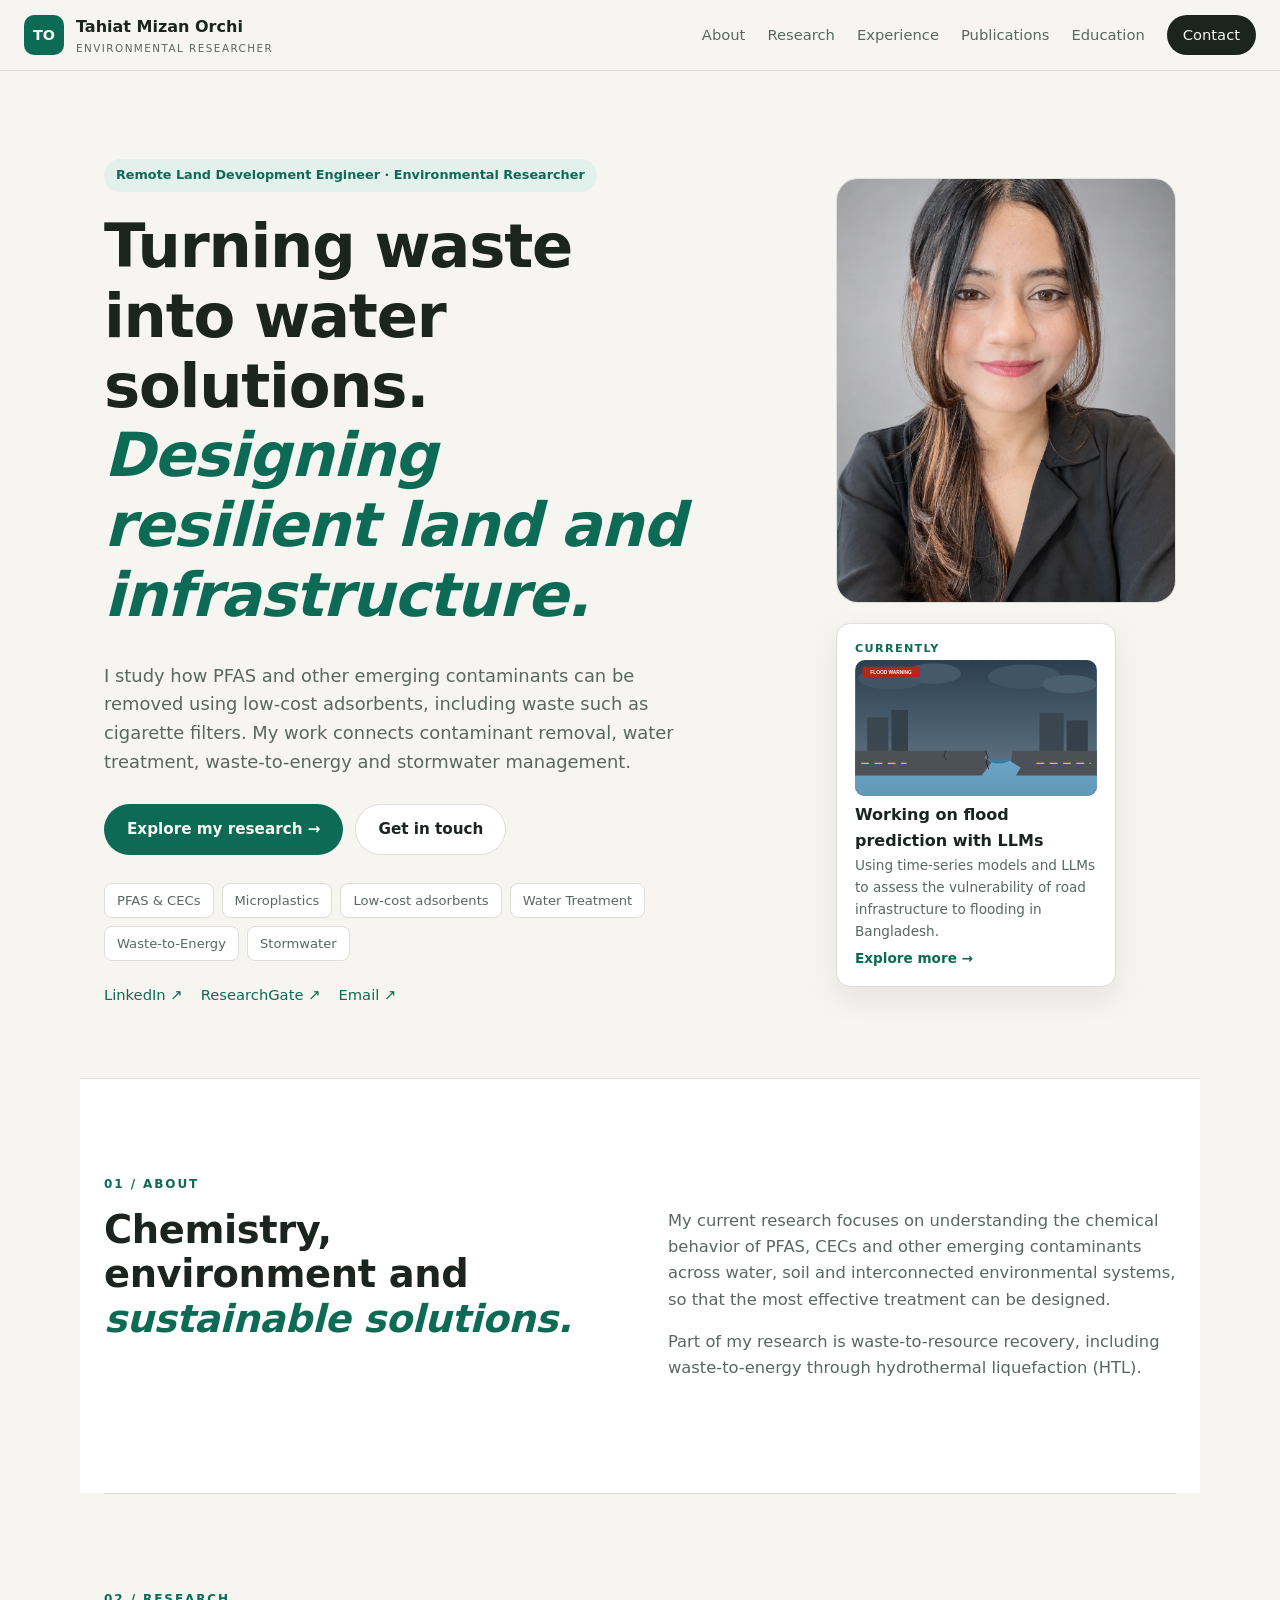
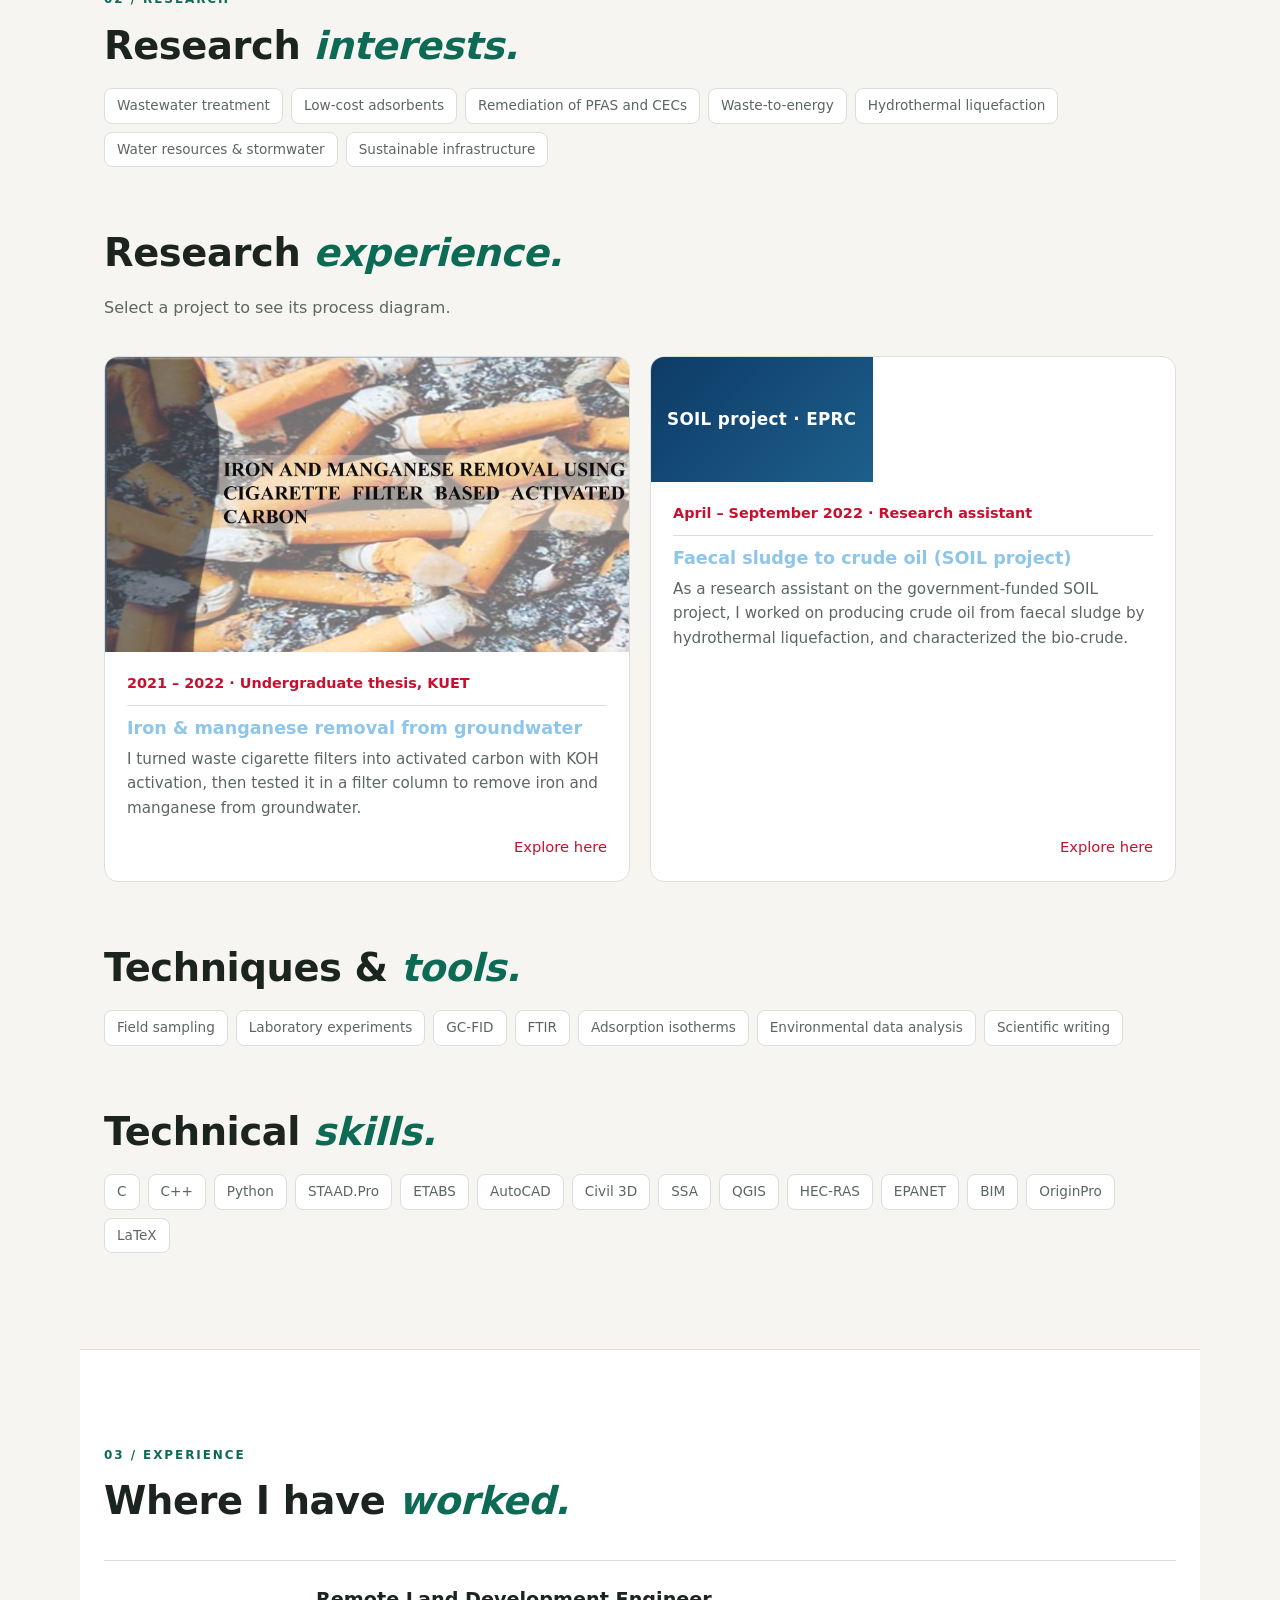
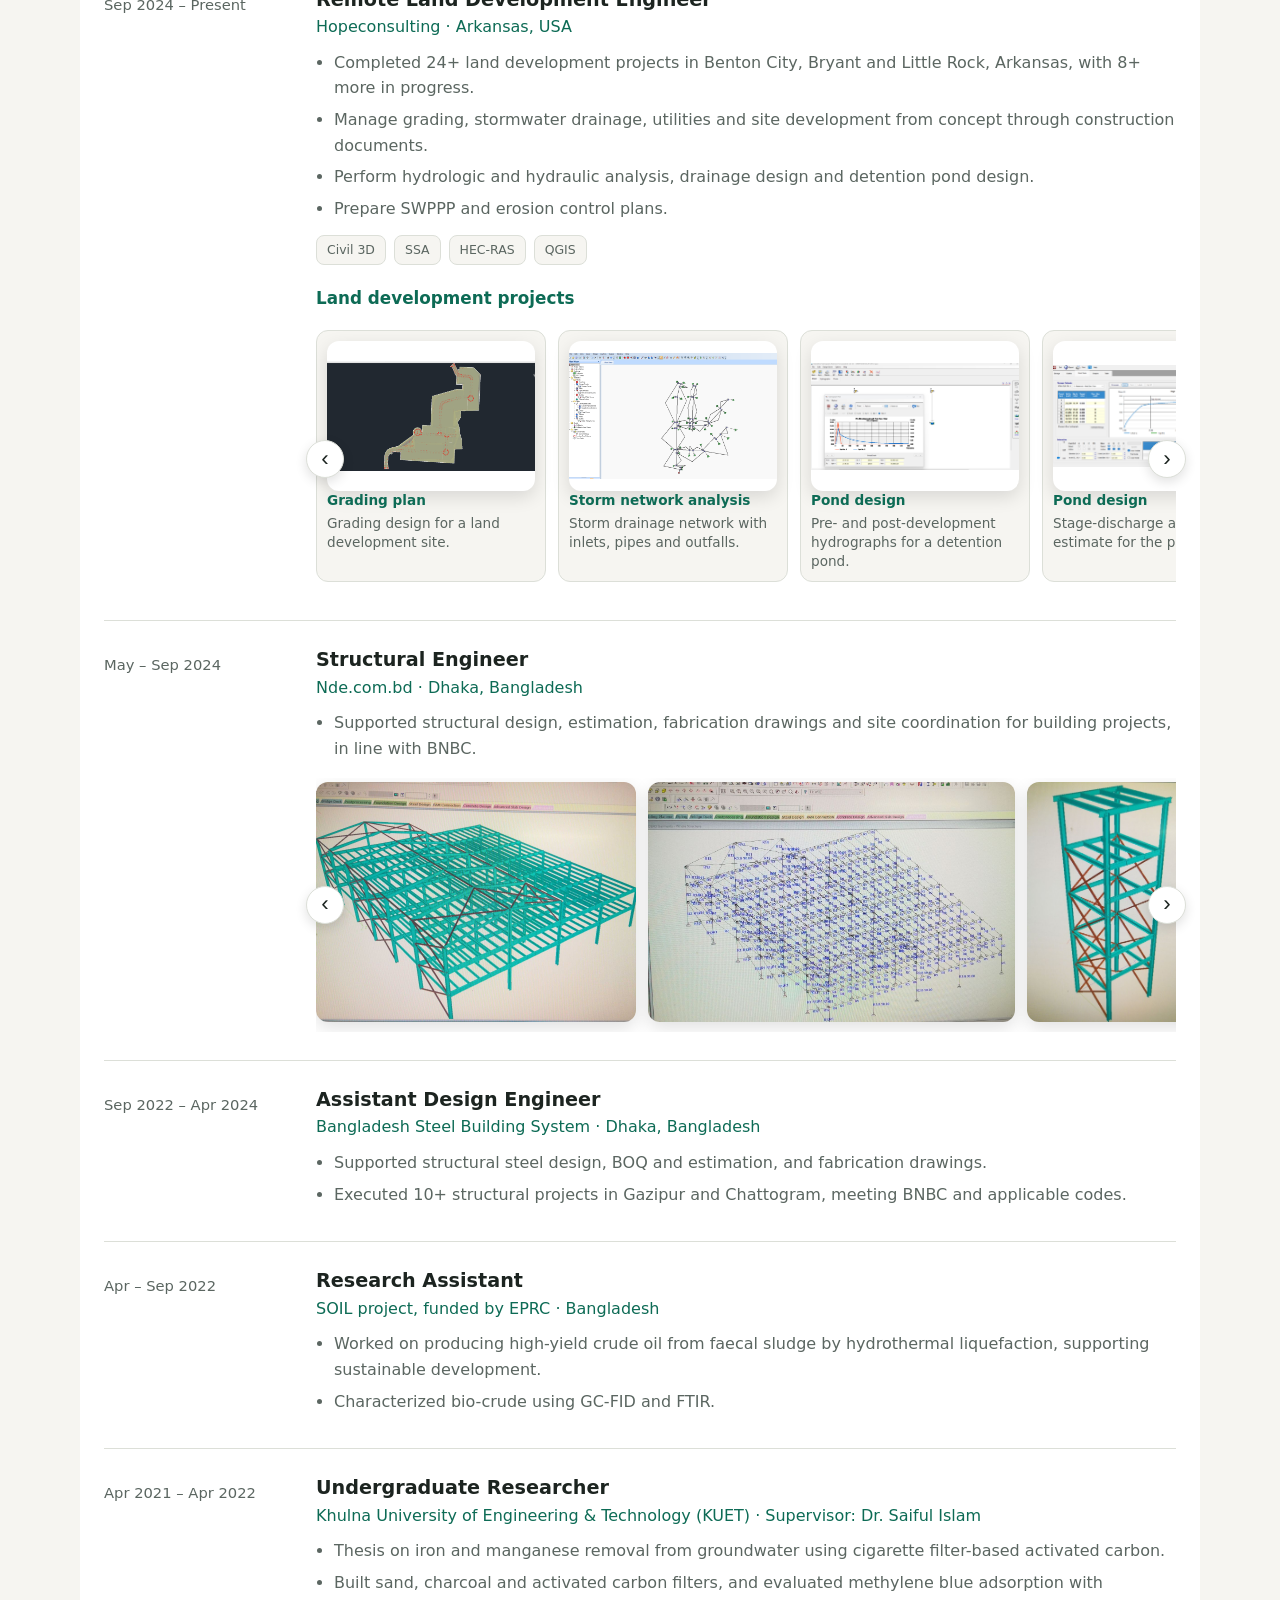
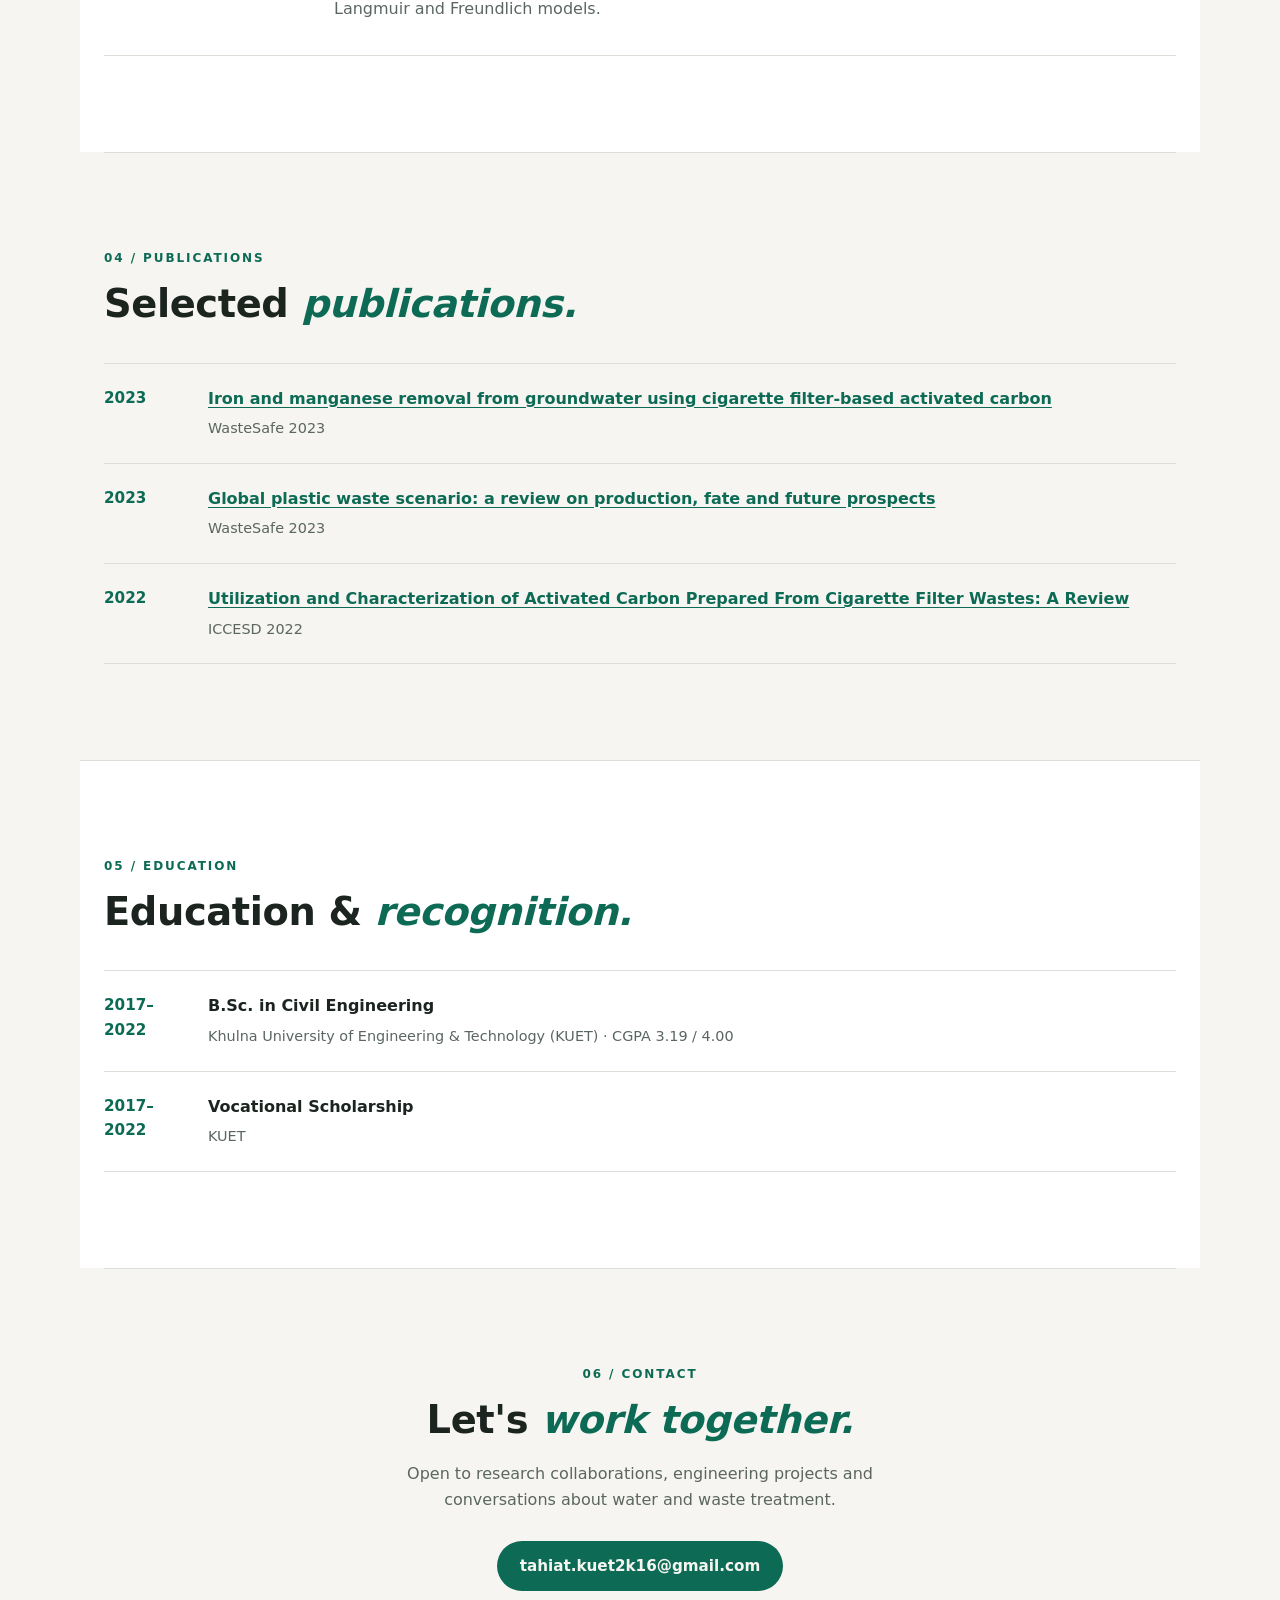
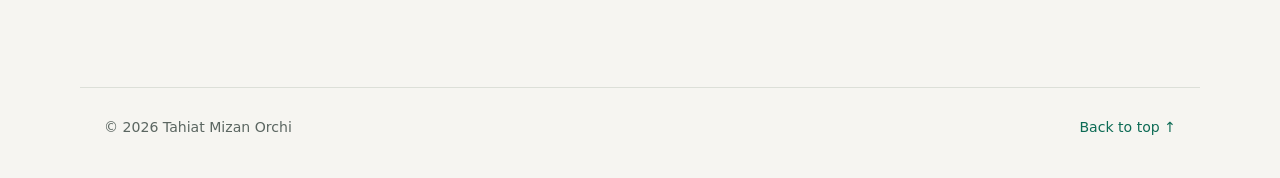
==== commit 6bf51173: "Add files via upload" ====
--- a/index.html
+++ b/index.html
@@ -43,7 +43,7 @@
         <a class="btn secondary" href="#contact">Get in touch</a>
       </div>
       <div class="topics">
-        <span>PFAS &amp; CECs</span><span>Activated Carbon</span><span>Water Treatment</span><span>Waste-to-Energy</span><span>Stormwater</span>
+        <span>PFAS &amp; CECs</span><span>Microplastics</span><span>Low-cost adsorbents</span><span>Water Treatment</span><span>Waste-to-Energy</span><span>Stormwater</span>
       </div>
       <div class="profile-links">
         <a href="https://linkedin.com/in/tahiatmizan" target="_blank" rel="noopener">LinkedIn ↗</a>
@@ -95,11 +95,12 @@
     <div class="section-label">02 / RESEARCH</div>
     <h2>Research <em>interests.</em></h2>
     <div class="tag-row">
-      <span>Environmental engineering</span>
+      <span>Wastewater treatment</span>
+      <span>Low-cost adsorbents</span>
+      <span>Remediation of PFAS and CECs</span>
+      <span>Waste-to-energy</span>
+      <span>Hydrothermal liquefaction</span>
       <span>Water resources &amp; stormwater</span>
-      <span>Waste-to-energy</span>
-      <span>Wastewater treatment</span>
-      <span>Hydrothermal liquefaction</span>
       <span>Sustainable infrastructure</span>
     </div>
 
@@ -214,6 +215,11 @@
       <span>Environmental data analysis</span>
       <span>Scientific writing</span>
     </div>
+
+    <h2 class="sub-heading">Technical <em>skills.</em></h2>
+    <div class="tag-row">
+      <span>C</span><span>C++</span><span>Python</span><span>STAAD.Pro</span><span>ETABS</span><span>AutoCAD</span><span>Civil 3D</span><span>SSA</span><span>QGIS</span><span>HEC-RAS</span><span>EPANET</span><span>BIM</span><span>OriginPro</span><span>LaTeX</span>
+    </div>
   </section>
 
   <!-- EXPERIENCE -->
@@ -329,11 +335,6 @@
           </ul>
         </div>
       </article>
-    </div>
-
-    <h2 class="sub-heading">Technical <em>skills.</em></h2>
-    <div class="tag-row">
-      <span>C</span><span>C++</span><span>Python</span><span>STAAD.Pro</span><span>ETABS</span><span>AutoCAD</span><span>Civil 3D</span><span>SSA</span><span>QGIS</span><span>HEC-RAS</span><span>EPANET</span><span>BIM</span><span>OriginPro</span><span>LaTeX</span>
     </div>
   </section>
 
